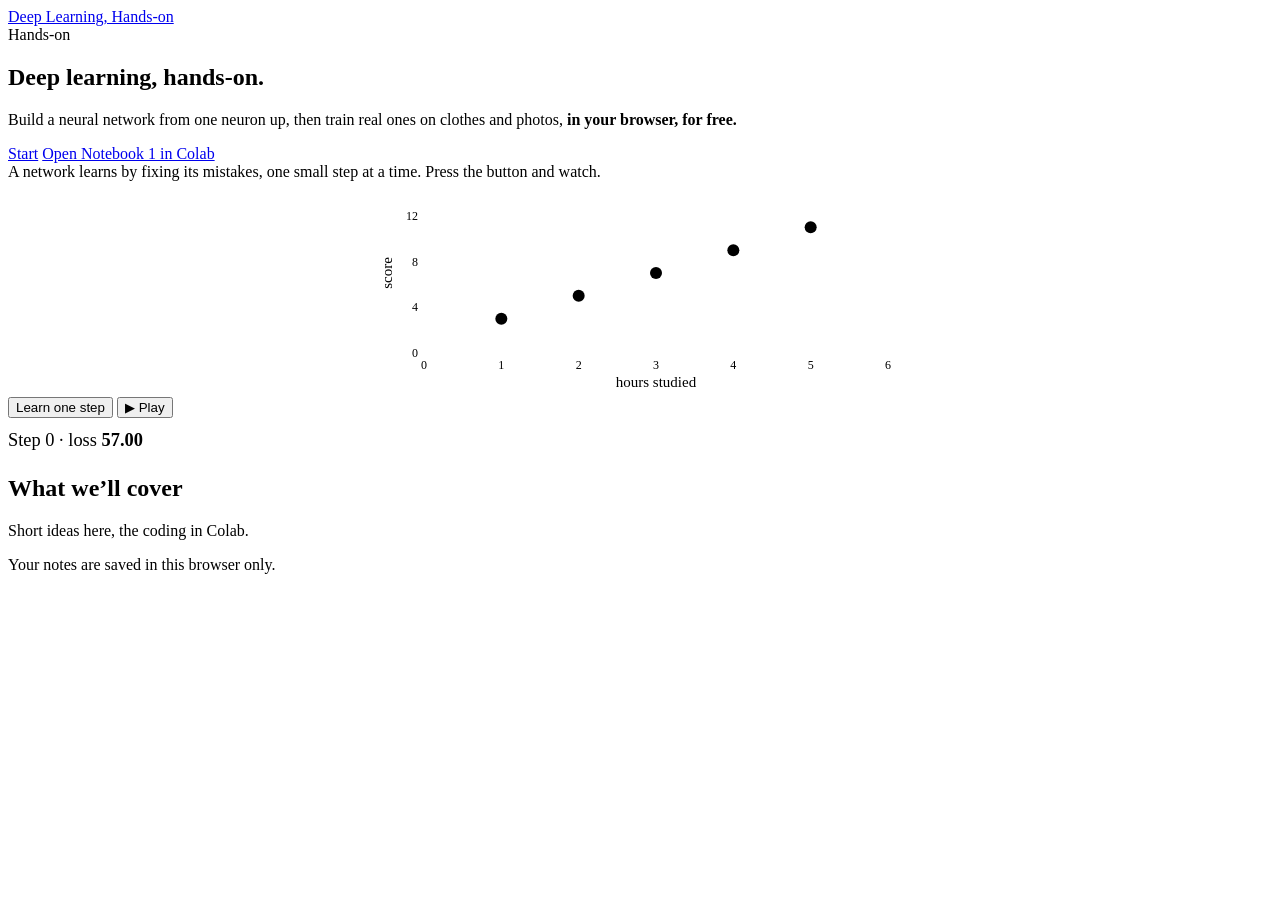
==== index.html @ bb36b586 "Home: drop the length from the stamp Co-Authored-By: Claude Opus 5.5 <noreply@anthropic.com> Claude-" ====
<!doctype html>
<html lang="en">
<head>
<meta charset="utf-8">
<meta name="viewport" content="width=device-width, initial-scale=1">
<title>Deep Learning, Hands-on · Session</title>
<meta name="description" content="A hands-on session: how a neural network learns, your first network, CNNs, transfer learning and foundation models, all in Colab.">
<!-- Sessions are unlisted: shared by link, kept out of search engines. -->
<meta name="robots" content="noindex, nofollow">
<link rel="preconnect" href="https://fonts.googleapis.com">
<link rel="preconnect" href="https://fonts.gstatic.com" crossorigin>
<link href="https://fonts.googleapis.com/css2?family=Atkinson+Hyperlegible:wght@400;700&family=JetBrains+Mono:wght@400;600&family=Kalam:wght@400&family=Patrick+Hand&display=swap" rel="stylesheet">
<script>try{if(localStorage.getItem("notebook-theme")==="dark")document.documentElement.setAttribute("data-theme","dark")}catch(e){}</script>
<link rel="stylesheet" href="https://mo-ri-ch.github.io/study-notebook-design/v1/style.css">
<link rel="stylesheet" href="https://mo-ri-ch.github.io/study-notebook-design/v1/home.css">
<link rel="stylesheet" href="https://mo-ri-ch.github.io/study-notebook-design/v1/webinar.css">
<link rel="stylesheet" href="assets/talk.css">
<link rel="stylesheet" href="assets/dl.css">
</head>
<body>
<div class="wrap">
  <header class="topbar">
    <a class="home" href="./">Deep Learning, Hands-on</a>
  </header>

  <main>
    <section class="hero">
      <div>
        <span class="w-stamp">Hands-on</span>
        <h1>Deep learning, <span class="swash">hands-on</span>.</h1>
        <p class="say">Build a neural network from one neuron up, then train real ones on clothes and photos, <b>in your browser, for free.</b></p>
        <div class="actions">
          <a class="btn primary" href="lessons/session.html">Start</a>
          <a class="btn" id="colabBtn" target="_blank" rel="noopener">Open Notebook 1 in Colab</a>
        </div>
      </div>

      <div class="activity">
        <div class="do">A network learns by fixing its mistakes, one small step at a time. Press the button and watch.</div>
        <div id="homeGd"></div>
      </div>
    </section>

    <h2 class="w-head">What we’ll cover</h2>
    <p class="w-intro">Short ideas here, the coding in Colab.</p>
    <ul class="w-notes" id="wParts"></ul>

  </main>
  <footer class="site">Your notes are saved in this browser only.</footer>
</div>

<script src="assets/course.js"></script>
<script src="https://mo-ri-ch.github.io/study-notebook-design/v1/common.js"></script>
<script src="https://mo-ri-ch.github.io/study-notebook-design/v1/webinar.js"></script>
<script src="assets/dl.js"></script>
</body>
</html>
---- assets/talk.css ----
/* talk.css — styles for this webinar's own activities. Colours only through the shared variables,
   so both themes work. */

/* The words written so far, and the chances for the next word */
.nw-text { font-family: var(--hand); font-size: 1.5rem; line-height: 1.4; margin: 10px 0 12px; min-height: 2.1em; }
.nw-text .new { background: var(--hl-yellow); color: var(--on-hl); border-radius: 3px; padding: 0 3px; }
.nw-bars { display: grid; gap: 8px; margin-bottom: 12px; }
.nw-bar { display: grid; grid-template-columns: 7.5em 1fr 3.5em; align-items: center; gap: 10px;
  padding: 4px 8px; border: 1px solid transparent; border-radius: 6px; background: none; text-align: left; font: inherit; color: var(--ink); }
button.nw-bar:hover { border-color: color-mix(in srgb, var(--ink) 25%, transparent); background: none; }
.nw-bar .w { font-family: var(--mono); font-size: 0.95rem; }
.nw-bar .track { display: block; height: 14px; background: color-mix(in srgb, var(--ink) 8%, transparent); border-radius: 7px; overflow: hidden; }
.nw-bar .fill { display: block; height: 100%; width: 0; background: var(--pen); border-radius: 7px; transition: width .35s ease; }
.nw-bar.top .fill { background: var(--good); }
.nw-bar .pc { font-family: var(--mono); font-size: 0.9rem; text-align: right; color: var(--pencil); }
@media (prefers-reduced-motion: reduce) { .nw-bar .fill { transition: none; } }

.example-tag { font-size: 0.85rem; color: var(--pencil); margin: 10px 0 0; }

/* Tokens */
.tok-input { width: 100%; font: inherit; font-size: 1.05rem; padding: 8px 10px; border: 2px solid var(--ink);
  border-radius: 8px; background: var(--paper); color: var(--ink); }
.tok-chips { display: flex; flex-wrap: wrap; gap: 4px; margin: 12px 0; font-family: var(--mono); font-size: 0.95rem; min-height: 2em; }
.tok-chips span { padding: 2px 6px; border-radius: 4px; color: var(--on-hl); white-space: pre; }
.tok-chips span:nth-child(5n+1) { background: var(--hl-yellow); }
.tok-chips span:nth-child(5n+2) { background: var(--hl-blue); }
.tok-chips span:nth-child(5n+3) { background: var(--hl-green); }
.tok-chips span:nth-child(5n+4) { background: var(--hl-pink); }
.tok-chips span:nth-child(5n+5) { background: var(--hl-orange); }
.tok-count { font-family: var(--head); font-size: 1.25rem; }

/* Temperature */
.temp-row { display: flex; align-items: center; gap: 12px; flex-wrap: wrap; margin: 6px 0 12px; }
.temp-row input[type=range] { flex: 1; min-width: 160px; accent-color: var(--pen); }
.temp-row output { font-family: var(--mono); min-width: 3.2em; }
.samples { font-family: var(--hand); font-size: 1.1rem; line-height: 1.5; margin: 10px 0 0; padding-left: 1.2em; }

/* A prompt and the model's reply */
.prompt-box { font-family: var(--mono); font-size: 0.9rem; line-height: 1.5; white-space: pre-wrap; word-break: break-word;
  background: var(--paper); border: 1px dashed color-mix(in srgb, var(--ink) 35%, transparent); border-radius: 6px; padding: 10px 12px; margin: 8px 0; }
.prompt-box .add { background: var(--hl-green); color: var(--on-hl); border-radius: 3px; }
.prompt-box .tag { color: var(--redpen); }
.reply { position: relative; background: var(--note-blue); color: var(--ink); border-radius: 2px 2px 6px 2px; padding: 12px 14px 12px 40px;
  margin: 8px 0 0; font-size: 0.98rem; line-height: 1.5; white-space: pre-wrap; }
.reply::before { content: "🤖"; position: absolute; left: 12px; top: 11px; }
.reply.code { font-family: var(--mono); font-size: 0.88rem; }
.label-sm { font-family: var(--head); font-size: 1.05rem; color: var(--pencil); margin: 10px 0 0; }

/* A row of choices where one is on */
.seg { display: inline-flex; flex-wrap: wrap; gap: 6px; }
.seg button[aria-pressed="true"] { background: var(--ink); color: var(--paper); border-color: var(--ink); }

/* Checkboxes that add to a prompt */
.adds { display: grid; gap: 6px; margin: 8px 0; }
.adds label { display: flex; gap: 8px; align-items: baseline; cursor: pointer; }
.adds input { accent-color: var(--pen); }
.guesses { font-family: var(--head); font-size: 1.3rem; }
.guesses b { color: var(--redpen); }
.guesses.zero b { color: var(--good); }

/* Steps of a chain */
.chain { display: grid; gap: 10px; }
.chain .step { border-left: 4px solid var(--pen); padding: 4px 0 4px 14px; }
.chain .step[hidden] { display: block; visibility: hidden; }
.chain .step h3 { font-size: 1.25rem; margin: 0 0 4px; }
.chain .step p { margin: 0; font-size: 0.95rem; white-space: pre-wrap; }

/* Numbered how-to steps */
.howto { list-style: none; padding: 0; margin: 12px 0; display: grid; gap: 10px; counter-reset: s; }
.howto li { counter-increment: s; display: grid; grid-template-columns: 2em 1fr; gap: 8px; align-items: start; }
.howto li::before { content: counter(s); font-family: var(--head); font-size: 1.3rem; color: var(--redpen);
  border: 2px solid currentColor; border-radius: 50%; width: 1.5em; height: 1.5em; display: grid; place-items: center; line-height: 1; }

/* First-week checklist */
.week { list-style: none; padding: 0; margin: 8px 0; display: grid; gap: 8px; }
.week label { display: grid; grid-template-columns: 1.4em 5.5em 1fr; gap: 8px; align-items: baseline; cursor: pointer; }
.week input { accent-color: var(--good); }
.week .day { font-family: var(--head); font-size: 1.1rem; color: var(--redpen); }
.week input:checked ~ span:last-child { text-decoration: line-through; color: var(--pencil); }

/* Home page: the four parts of the talk, two by two */
@media (min-width: 521px) { #wParts { grid-template-columns: repeat(2, 1fr); max-width: 760px; } }

/* Dark theme: light text with a thinner yellow band under it, so the title stays readable */
:root[data-theme="dark"] .hero h1 .swash { color: var(--ink);
  background: linear-gradient(transparent 80%, color-mix(in srgb, var(--hl-yellow) 75%, transparent) 80%, color-mix(in srgb, var(--hl-yellow) 75%, transparent) 94%, transparent 94%); }

/* Quick basics: code inside the cards */
.basics pre { margin: 10px 0 0; }
.basics .card p { margin: 0; }
.basics pre .copy { display: none; }   /* these snippets are for reading, not copying */
.basics pre { padding-top: 14px; }

/* Be specific: the answer next to each question, and guessed vs told in the model's reply */
.adds .ans { color: var(--pencil); }
.reply .guess { color: var(--redpen); font-weight: 700; }
.reply .you { color: var(--good); font-weight: 700; }

/* Code inside a model's answer */
.reply .mono-block { display: block; margin-top: 10px; font-family: var(--mono); font-size: 0.88rem; line-height: 1.5; }

/* A one-line verdict under an answer: says it in words, not only colour */
.verdict { margin: 10px 0 0; font-weight: 700; }
.verdict.bad { color: var(--redpen); }
.verdict.good { color: var(--good); }
#chainSmall .chain, #chainBig .prompt-box { margin-top: 12px; }
---- assets/dl.css ----
/* dl.css — styles for this session's own activities. Colours only through the shared variables. */

/* Charts */
.chart { width: 100%; height: auto; display: block; max-height: 250px; }
.chart .grid line { stroke: color-mix(in srgb, var(--ink) 10%, transparent); }
.chart .axis { stroke: var(--ink); stroke-width: 1.5; }
.chart .tick { font-family: var(--mono); font-size: 12px; fill: var(--pencil); }
.chart .axis-label { font-family: var(--hand); font-size: 15px; fill: var(--pencil); }
.chart .dot { fill: var(--pen); stroke: var(--paper); stroke-width: 2; }
.chart .fitline { stroke: var(--good); stroke-width: 3; fill: none; stroke-linecap: round; }
.chart .gap { stroke: var(--redpen); stroke-width: 2; stroke-dasharray: 4 3; }
.chart .part { fill: none; stroke-width: 2; stroke-dasharray: 6 4; }
.chart .part.a { stroke: var(--pen); }
.chart .part.b { stroke: var(--redpen); }
.chart .curve { fill: none; stroke-width: 3; stroke-linejoin: round; }
.chart .curve.train { stroke: var(--pen); }
.chart .curve.test { stroke: var(--redpen); }
.chart .key { font-family: var(--hand); font-size: 15px; }
.chart .key.train { fill: var(--pen); }
.chart .key.test { fill: var(--redpen); }
.chart .best { stroke: var(--good); stroke-width: 2; stroke-dasharray: 5 4; }

/* Sliders */
.sliders { display: grid; gap: 6px; margin: 8px 0; }
.sliders label, .slider-row { display: grid; grid-template-columns: 4.5em 1fr 3em; gap: 10px; align-items: center; font-family: var(--head); font-size: 1.1rem; }
.slider-row { grid-template-columns: 8.5em 1fr 2.5em; margin: 8px 0; }
.sliders input, .slider-row input { accent-color: var(--pen); width: 100%; }
.sliders output, .slider-row output { font-family: var(--mono); font-size: 0.95rem; text-align: right; }
.worked { font-family: var(--mono); font-size: 0.88rem; line-height: 1.6; margin: 8px 0 0; }
.fit-note { margin: 6px 0 0; color: var(--pencil); }

/* Loss table */
.loss-table { border-collapse: collapse; font-family: var(--mono); font-size: 0.85rem; margin: 8px 0 0; }
.loss-table th, .loss-table td { padding: 2px 12px; text-align: right; border-bottom: 1px solid color-mix(in srgb, var(--ink) 12%, transparent); }
.loss-table th { font-family: var(--head); font-weight: normal; font-size: 1rem; color: var(--pencil); }
.loss-table td:last-child { background: color-mix(in srgb, var(--hl-yellow) 30%, transparent); }
.loss-line { margin: 6px 0 0; }

/* Gradient descent */
.gd-top { display: flex; align-items: center; gap: 10px; flex-wrap: wrap; margin-bottom: 6px; }
.gd-top .label-sm { margin: 0; }
.gd-btns { margin-top: 6px; }
.gd-math { font-family: var(--mono); font-size: 0.86rem; line-height: 1.6; margin-top: 8px; min-height: 5.6em; }
.gd-math .verdict { font-family: var(--body, inherit); }
#homeGd .gd-math { min-height: 1.6em; font-family: var(--head); font-size: 1.15rem; }

/* Remember block and practice */
.remember { background: var(--note-yellow); color: var(--ink); padding: 10px 16px; border-radius: 3px; margin: 8px 0 14px; }
.remember p { margin: 0; line-height: 2; }
.practice .prob { padding: 8px 0; border-bottom: 1px dashed color-mix(in srgb, var(--ink) 20%, transparent); }
.practice .prob:last-of-type { border-bottom: 0; }
.practice .q { margin: 0 0 6px; }
.practice input { font: inherit; padding: 4px 8px; border: 2px solid var(--ink); border-radius: 6px; background: var(--paper); color: var(--ink); width: 7em; }
.practice .fb { margin: 6px 0 0; min-height: 1.2em; font-size: 0.95rem; }
.practice .fb.good { color: var(--good); font-weight: 700; }
.practice .fb.bad { color: var(--redpen); }

/* Training loop */
.loop-code .ln { display: inline-block; min-width: 100%; padding: 0 4px; border-radius: 3px; }
.loop-code .ln.now { background: rgba(255, 228, 92, 0.25); }
.loop-say { min-height: 4.8em; margin: 8px 0; }

/* Convolution grids */
.conv-row { display: flex; gap: 22px; flex-wrap: wrap; align-items: flex-start; }
.conv-row .label-sm { margin: 0 0 6px; font-size: 0.95rem; }
.grid { display: grid; gap: 3px; }
.grid.g6 { grid-template-columns: repeat(6, 2em); }
.grid.g3 { grid-template-columns: repeat(3, 2em); }
.grid.g4 { grid-template-columns: repeat(4, 2em); }
.grid .cell { height: 2em; display: grid; place-items: center; font-family: var(--mono); font-size: 0.85rem; border-radius: 3px;
  border: 1px solid color-mix(in srgb, var(--ink) 18%, transparent); }
.grid .cell.lit { background: var(--hl-yellow); color: var(--on-hl); }
.grid .cell.dark { background: var(--code-bg); color: var(--code-ink); }
.grid .cell.win { outline: 3px solid var(--pen); outline-offset: -1px; }
.grid .cell.fp { background: var(--hl-green); color: var(--on-hl); }
.grid .cell.fn { background: var(--hl-pink); color: var(--on-hl); }
.grid .cell.fz { background: var(--card); }
.grid .cell.hot { background: var(--hl-yellow); color: var(--on-hl); font-weight: 700; }
.grid .cell.empty { border-style: dashed; }
.conv-sum { min-height: 6.6em; }

/* Transfer learning */
.layers { display: flex; flex-wrap: wrap; align-items: center; gap: 6px; margin: 12px 0; }
.layer-box { border: 2px solid var(--ink); border-radius: 6px; padding: 6px 10px; display: grid; gap: 2px; font-family: var(--head); font-size: 1.05rem; min-width: 6.5em; }
.layer-box .tag { font-family: var(--body, inherit); font-size: 0.8rem; }
.layer-box.learn { background: var(--note-green); }
.layer-box.frozen { background: var(--note-blue); border-style: dashed; }
.layers .arrow { color: var(--pencil); }
.tl-table { border-collapse: collapse; margin: 6px 0; }
.tl-table th { text-align: left; font-family: var(--head); font-weight: normal; padding: 2px 16px 2px 0; color: var(--pencil); }

/* CLIP */
.clip-row { display: grid; grid-template-columns: 5.5em 1fr; gap: 16px; align-items: center; margin-top: 12px; }
.clip-pic { font-size: 4.2rem; text-align: center; background: var(--card); border: 1px solid color-mix(in srgb, var(--ink) 15%, transparent); border-radius: 6px; line-height: 1.4; }
.clip-row .nw-bar { grid-template-columns: 10.5em 1fr 3em; }

/* Checklists: wider label column */
.week.checks label { grid-template-columns: 1.4em 4.2em 1fr; }

/* Notebook buttons */
.nb-time { margin-left: 12px; color: var(--pencil); font-size: 0.95rem; }

/* Home: a smaller chart */
#homeGd .chart { max-height: 210px; }
@media (min-width: 521px) { #wParts { grid-template-columns: repeat(3, 1fr); max-width: 980px; } }

@media (max-width: 520px) {
  .clip-row { grid-template-columns: 1fr; }
  .clip-row .nw-bar { grid-template-columns: 8.5em 1fr 3em; }
  .grid.g6, .grid.g4, .grid.g3 { grid-auto-rows: 1.7em; }
  .grid.g6 { grid-template-columns: repeat(6, 1.7em); } .grid.g4 { grid-template-columns: repeat(4, 1.7em); } .grid.g3 { grid-template-columns: repeat(3, 1.7em); }
  .grid .cell { height: 1.7em; }
}

/* The loss: chart and sliders on the left, the table on the right */
@media (min-width: 761px) {
  .fit.with-loss { display: grid; grid-template-columns: 1.25fr 1fr; gap: 18px; align-items: start; }
  .fit.with-loss .worked { margin-top: 0; }
}
.chart .dot.test { fill: var(--redpen); }
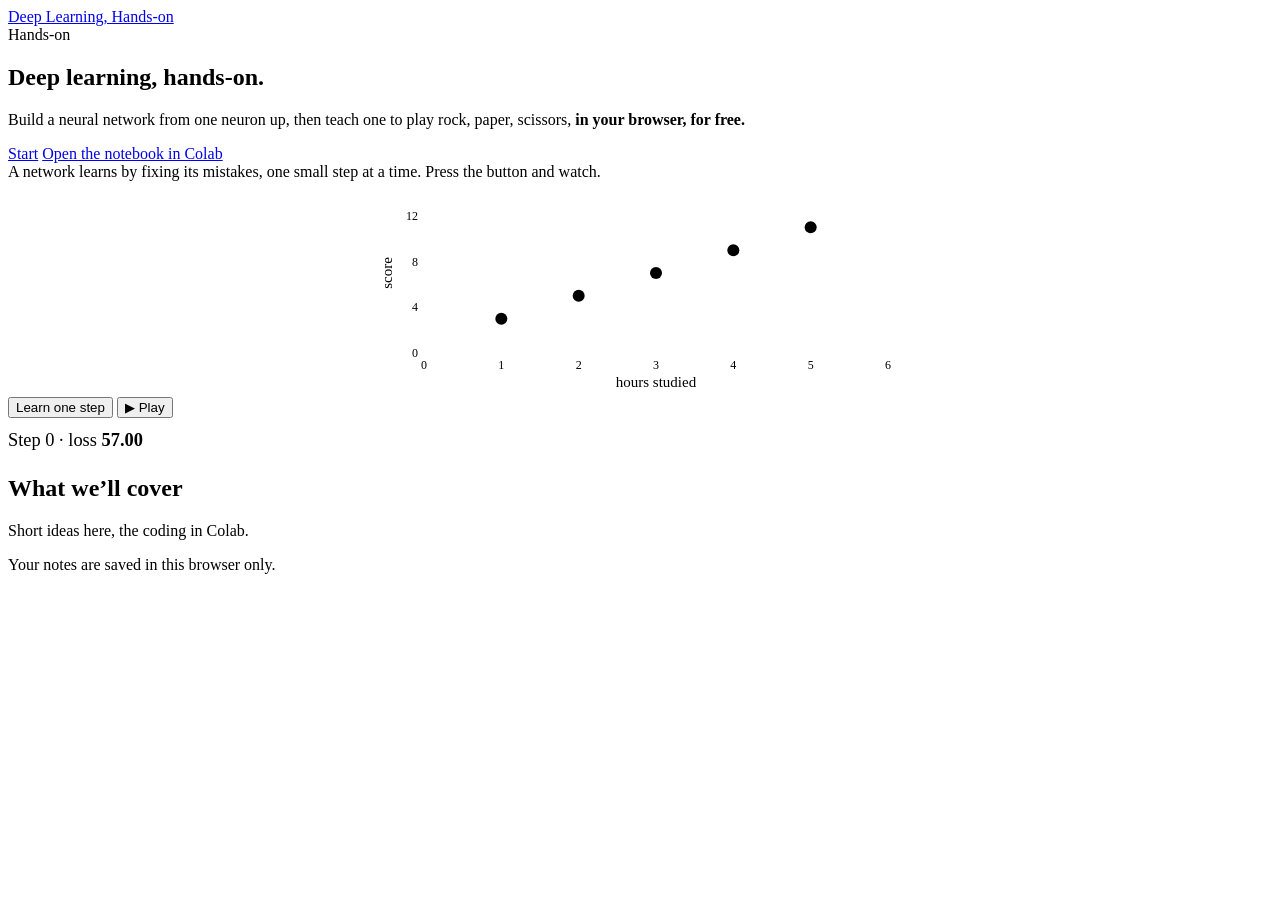
==== commit d323584f: "Two hours, one notebook: rock, paper, scissors from start to finish One Colab notebook in four parts" ====
--- a/index.html
+++ b/index.html
@@ -4,7 +4,7 @@
 <meta charset="utf-8">
 <meta name="viewport" content="width=device-width, initial-scale=1">
 <title>Deep Learning, Hands-on · Session</title>
-<meta name="description" content="A hands-on session: how a neural network learns, your first network, CNNs, transfer learning and foundation models, all in Colab.">
+<meta name="description" content="A hands-on session: how a neural network learns, a CNN for rock, paper, scissors, transfer learning and a class leaderboard, all in Colab.">
 <!-- Sessions are unlisted: shared by link, kept out of search engines. -->
 <meta name="robots" content="noindex, nofollow">
 <link rel="preconnect" href="https://fonts.googleapis.com">
@@ -28,10 +28,10 @@
       <div>
         <span class="w-stamp">Hands-on</span>
         <h1>Deep learning, <span class="swash">hands-on</span>.</h1>
-        <p class="say">Build a neural network from one neuron up, then train real ones on clothes and photos, <b>in your browser, for free.</b></p>
+        <p class="say">Build a neural network from one neuron up, then teach one to play rock, paper, scissors, <b>in your browser, for free.</b></p>
         <div class="actions">
           <a class="btn primary" href="lessons/session.html">Start</a>
-          <a class="btn" id="colabBtn" target="_blank" rel="noopener">Open Notebook 1 in Colab</a>
+          <a class="btn" id="colabBtn" target="_blank" rel="noopener">Open the notebook in Colab</a>
         </div>
       </div>
 
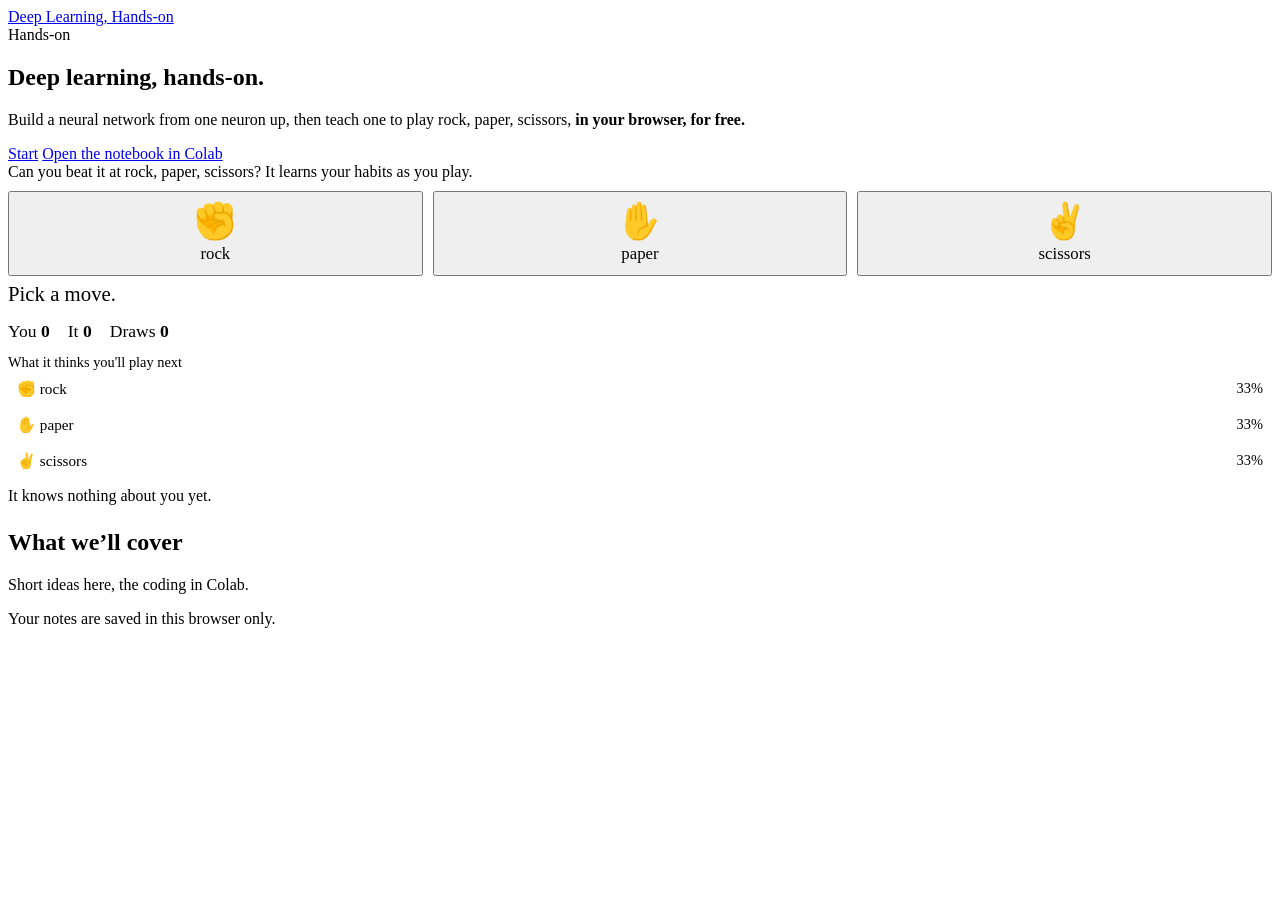
==== commit eb7f0e4a: "Home: play rock, paper, scissors against a tiny model that learns your habits Co-Authored-By: Claude" ====
--- a/index.html
+++ b/index.html
@@ -36,8 +36,8 @@
       </div>
 
       <div class="activity">
-        <div class="do">A network learns by fixing its mistakes, one small step at a time. Press the button and watch.</div>
-        <div id="homeGd"></div>
+        <div class="do">Can you beat it at rock, paper, scissors? It learns your habits as you play.</div>
+        <div id="homeRps"></div>
       </div>
     </section>
 
@@ -51,6 +51,7 @@
 
 <script src="assets/course.js"></script>
 <script src="https://mo-ri-ch.github.io/study-notebook-design/v1/common.js"></script>
+<script src="https://mo-ri-ch.github.io/study-notebook-design/v1/pen.js"></script>
 <script src="https://mo-ri-ch.github.io/study-notebook-design/v1/webinar.js"></script>
 <script src="assets/dl.js"></script>
 </body>
--- a/assets/dl.css
+++ b/assets/dl.css
@@ -42,7 +42,6 @@
 .gd-btns { margin-top: 6px; }
 .gd-math { font-family: var(--mono); font-size: 0.86rem; line-height: 1.6; margin-top: 8px; min-height: 5.6em; }
 .gd-math .verdict { font-family: var(--body, inherit); }
-#homeGd .gd-math { min-height: 1.6em; font-family: var(--head); font-size: 1.15rem; }
 
 /* Remember block and practice */
 .remember { background: var(--note-yellow); color: var(--ink); padding: 10px 16px; border-radius: 3px; margin: 8px 0 14px; }
@@ -101,7 +100,6 @@
 .nb-time { margin-left: 12px; color: var(--pencil); font-size: 0.95rem; }
 
 /* Home: a smaller chart */
-#homeGd .chart { max-height: 210px; }
 @media (min-width: 521px) { #wParts { grid-template-columns: repeat(3, 1fr); max-width: 980px; } }
 
 @media (max-width: 520px) {
@@ -118,3 +116,15 @@
   .fit.with-loss .worked { margin-top: 0; }
 }
 .chart .dot.test { fill: var(--redpen); }
+
+/* Home: rock, paper, scissors */
+.rps-moves { display: grid; grid-template-columns: repeat(3, 1fr); gap: 10px; margin: 10px 0 6px; }
+.rps-moves button { display: grid; justify-items: center; gap: 2px; padding: 10px 4px; font-family: var(--head); font-size: 1.05rem; }
+.rps-moves button span { font-size: 2.2rem; line-height: 1.1; }
+.rps-moves button:active { transform: translateY(1px); }
+.rps-result { font-family: var(--head); font-size: 1.3rem; margin: 6px 0; min-height: 1.6em; }
+.rps-score { display: flex; gap: 18px; font-family: var(--head); font-size: 1.1rem; color: var(--pencil); }
+.rps-score b { color: var(--ink); font-family: var(--mono); }
+.rps-label { margin: 12px 0 4px; font-size: 0.9rem; color: var(--pencil); }
+.rps-bars .nw-bar { grid-template-columns: 7.5em 1fr 3em; }
+.rps-note { margin: 8px 0 0; font-family: var(--hand); color: var(--pencil); min-height: 1.4em; }
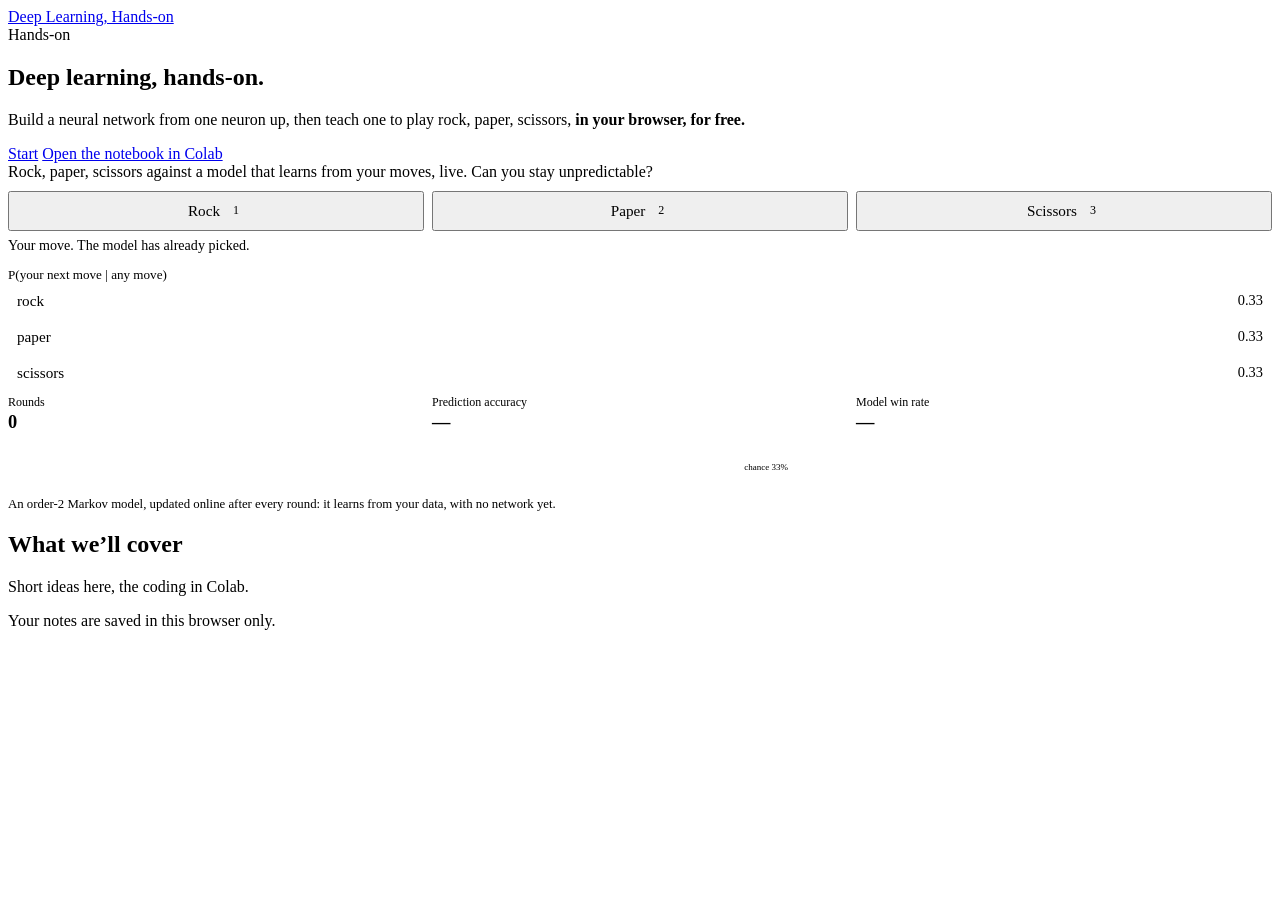
==== commit 2139de87: "Home: the game as an ML demo (P(next | last two), accuracy vs chance, win rate) Co-Authored-By: Clau" ====
--- a/index.html
+++ b/index.html
@@ -36,7 +36,7 @@
       </div>
 
       <div class="activity">
-        <div class="do">Can you beat it at rock, paper, scissors? It learns your habits as you play.</div>
+        <div class="do">Rock, paper, scissors against a model that learns from your moves, live. Can you stay unpredictable?</div>
         <div id="homeRps"></div>
       </div>
     </section>
--- a/assets/dl.css
+++ b/assets/dl.css
@@ -117,14 +117,21 @@
 }
 .chart .dot.test { fill: var(--redpen); }
 
-/* Home: rock, paper, scissors */
-.rps-moves { display: grid; grid-template-columns: repeat(3, 1fr); gap: 10px; margin: 10px 0 6px; }
-.rps-moves button { display: grid; justify-items: center; gap: 2px; padding: 10px 4px; font-family: var(--head); font-size: 1.05rem; }
-.rps-moves button span { font-size: 2.2rem; line-height: 1.1; }
-.rps-moves button:active { transform: translateY(1px); }
-.rps-result { font-family: var(--head); font-size: 1.3rem; margin: 6px 0; min-height: 1.6em; }
-.rps-score { display: flex; gap: 18px; font-family: var(--head); font-size: 1.1rem; color: var(--pencil); }
-.rps-score b { color: var(--ink); font-family: var(--mono); }
-.rps-label { margin: 12px 0 4px; font-size: 0.9rem; color: var(--pencil); }
-.rps-bars .nw-bar { grid-template-columns: 7.5em 1fr 3em; }
-.rps-note { margin: 8px 0 0; font-family: var(--hand); color: var(--pencil); min-height: 1.4em; }
+/* Home: rock, paper, scissors against an online learner */
+.rps-moves { display: grid; grid-template-columns: repeat(3, 1fr); gap: 8px; margin: 10px 0 6px; }
+.rps-moves button { font-family: var(--mono); font-size: 0.95rem; padding: 9px 6px; display: flex; justify-content: center; align-items: center; gap: 8px; }
+.rps-moves kbd { font-family: var(--mono); font-size: 0.75rem; padding: 0 5px; border: 1px solid color-mix(in srgb, var(--ink) 30%, transparent); border-radius: 4px; color: var(--pencil); }
+.rps-result { font-family: var(--mono); font-size: 0.88rem; margin: 6px 0 10px; min-height: 1.4em; }
+.rps-guess { color: var(--pencil); }
+.rps-label { margin: 6px 0 4px; font-family: var(--mono); font-size: 0.82rem; color: var(--pencil); }
+.rps-bars { margin-bottom: 8px; }
+.rps-bars .nw-bar { grid-template-columns: 6.5em 1fr 3em; }
+.rps-stats { display: grid; grid-template-columns: repeat(3, 1fr); gap: 8px; margin: 4px 0; }
+.rps-stats div { display: grid; gap: 2px; }
+.rps-stats span { font-size: 0.75rem; color: var(--pencil); }
+.rps-stats b { font-family: var(--mono); font-size: 1.15rem; }
+.rps-spark { width: 100%; height: 54px; display: block; margin-top: 4px; }
+.rps-spark .base { stroke: color-mix(in srgb, var(--ink) 30%, transparent); stroke-dasharray: 4 4; }
+.rps-spark text { font-family: var(--mono); font-size: 9px; fill: var(--pencil); }
+.rps-spark .acc { fill: none; stroke: var(--good); stroke-width: 2; }
+.rps-note { margin: 6px 0 0; font-size: 0.8rem; color: var(--pencil); }
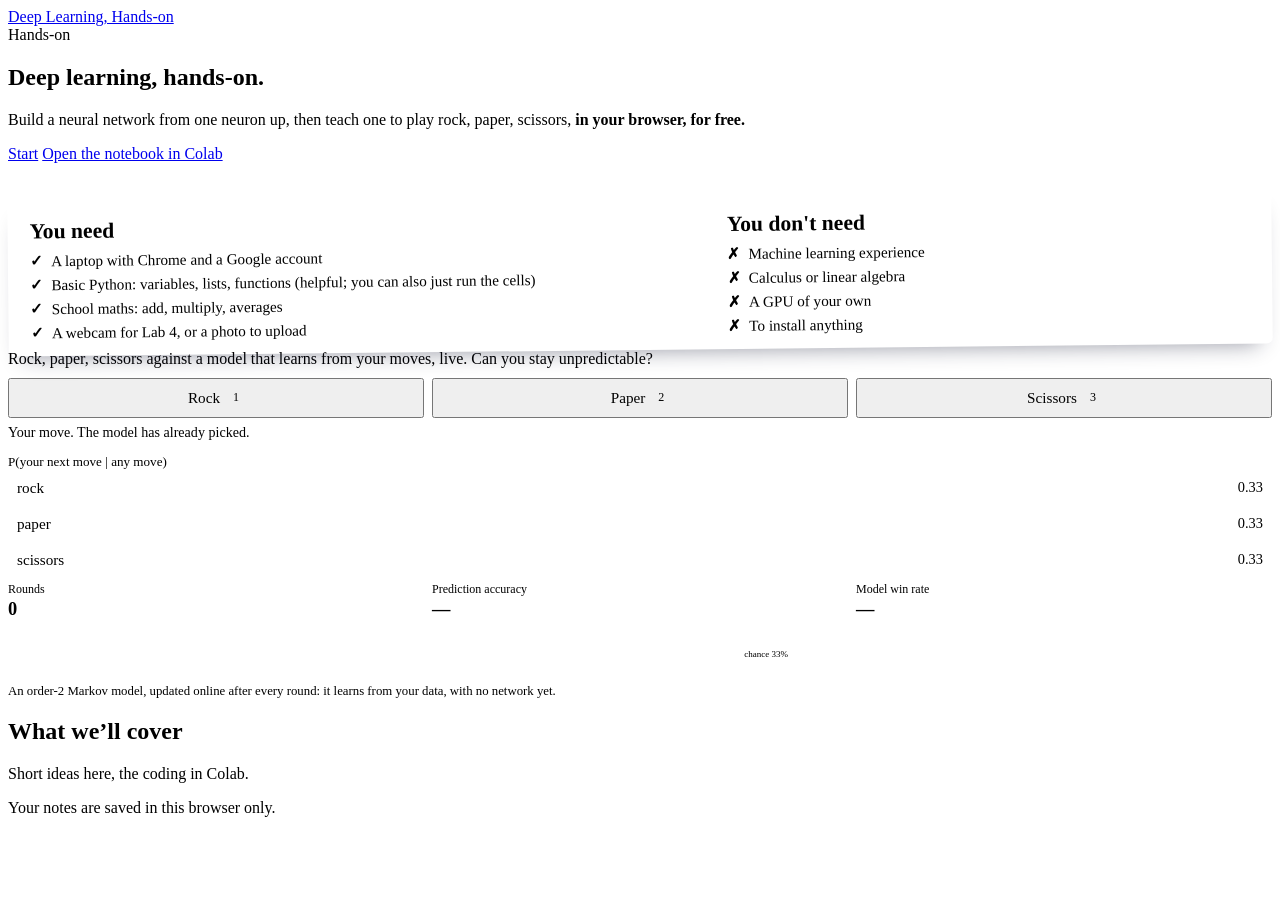
==== commit 19d759a0: "Home: what you need (and don't) for the session Co-Authored-By: Claude Opus 5.5 <noreply@anthropic.c" ====
--- a/index.html
+++ b/index.html
@@ -33,6 +33,29 @@
           <a class="btn primary" href="lessons/session.html">Start</a>
           <a class="btn" id="colabBtn" target="_blank" rel="noopener">Open the notebook in Colab</a>
         </div>
+
+        <div class="need">
+          <div class="cols">
+            <div>
+              <h3>You need</h3>
+              <ul>
+                <li><span class="yes">✓</span> A laptop with Chrome and a Google account</li>
+                <li><span class="yes">✓</span> Basic Python: variables, lists, functions (helpful; you can also just run the cells)</li>
+                <li><span class="yes">✓</span> School maths: add, multiply, averages</li>
+                <li><span class="yes">✓</span> A webcam for Lab 4, or a photo to upload</li>
+              </ul>
+            </div>
+            <div>
+              <h3>You don't need</h3>
+              <ul>
+                <li><span class="no">✗</span> Machine learning experience</li>
+                <li><span class="no">✗</span> Calculus or linear algebra</li>
+                <li><span class="no">✗</span> A GPU of your own</li>
+                <li><span class="no">✗</span> To install anything</li>
+              </ul>
+            </div>
+          </div>
+        </div>
       </div>
 
       <div class="activity">
--- a/assets/dl.css
+++ b/assets/dl.css
@@ -135,3 +135,15 @@
 .rps-spark text { font-family: var(--mono); font-size: 9px; fill: var(--pencil); }
 .rps-spark .acc { fill: none; stroke: var(--good); stroke-width: 2; }
 .rps-note { margin: 6px 0 0; font-size: 0.8rem; color: var(--pencil); }
+
+/* Home: "What you need" as a sticky note (the same look as the course home pages) */
+.hero .need { position: relative; margin-top: 28px; padding: 22px 22px 14px; background: var(--note-yellow); color: var(--ink);
+  border-radius: 2px 2px 6px 2px; transform: rotate(-0.6deg); box-shadow: 0 14px 22px -14px rgba(20,24,50,.45); }
+.hero .need::before { content: ""; position: absolute; top: -12px; left: 40px; width: 90px; height: 24px; background: var(--tape); transform: rotate(-3deg); }
+.hero .need .cols { display: grid; grid-template-columns: 1.3fr 1fr; gap: 18px; }
+.hero .need h3 { font-size: 1.35rem; margin: 0 0 8px; }
+.hero .need ul { list-style: none; padding: 0; margin: 0; display: grid; gap: 6px; font-size: 0.95rem; }
+.hero .need li { display: grid; grid-template-columns: 1.4em 1fr; }
+.hero .need .yes { color: var(--good); font-weight: 700; }
+.hero .need .no { color: var(--redpen); font-weight: 700; }
+@media (max-width: 520px) { .hero .need .cols { grid-template-columns: 1fr; } }
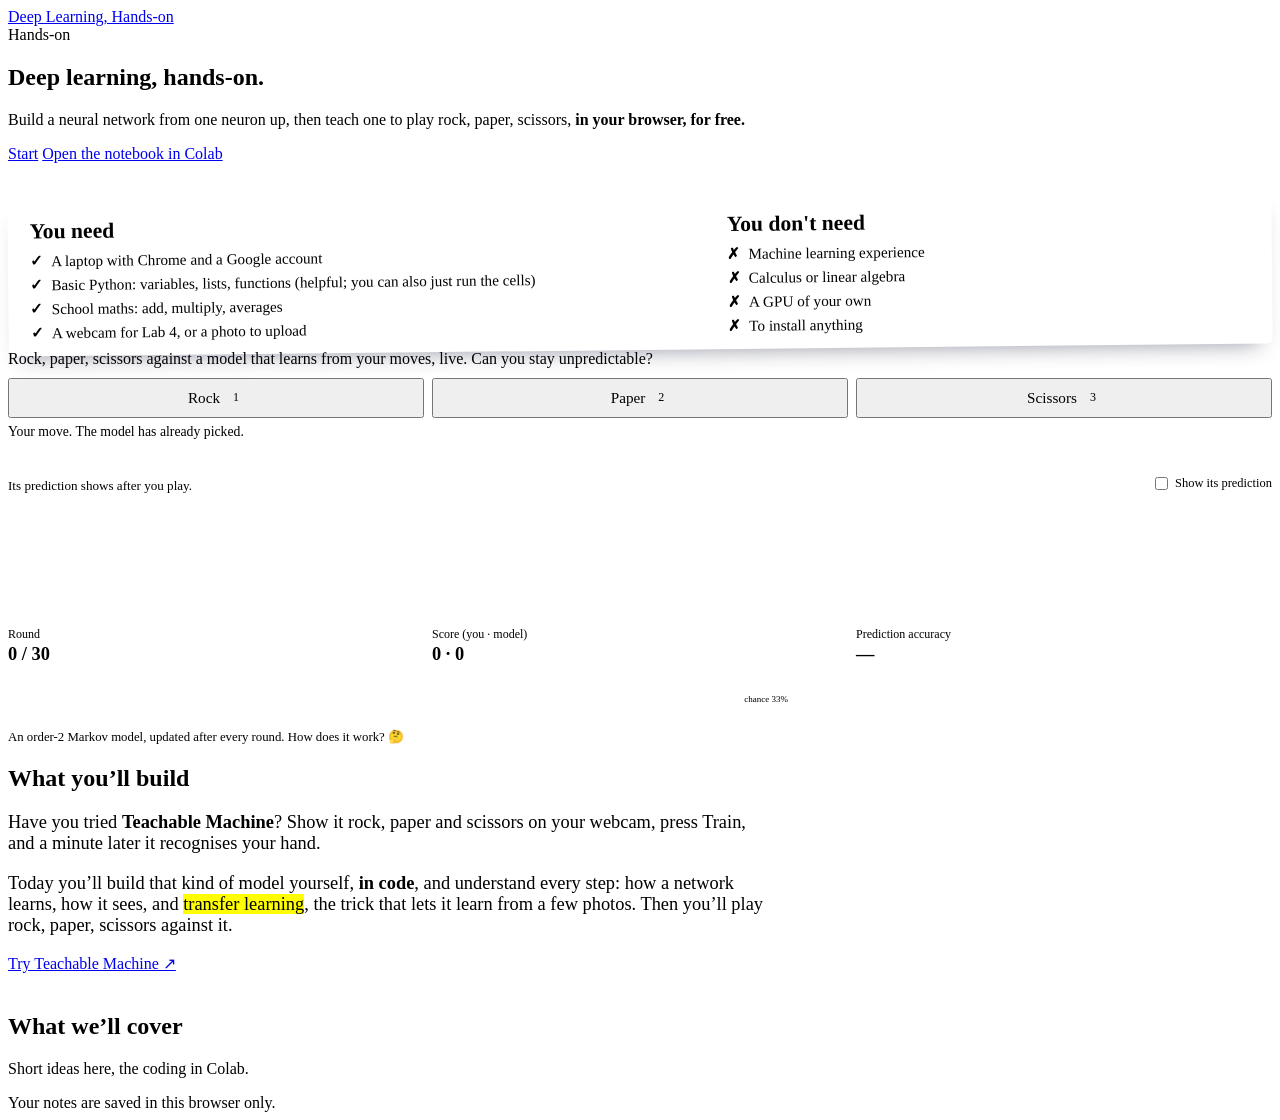
==== commit ba25080a: "Teachable Machine: "What you'll build" on the home page, and a first live activity Co-Authored-By: C" ====
--- a/index.html
+++ b/index.html
@@ -64,6 +64,13 @@
       </div>
     </section>
 
+    <h2 class="w-head">What you’ll build</h2>
+    <div class="tm-card">
+      <p class="say">Have you tried <b>Teachable Machine</b>? Show it rock, paper and scissors on your webcam, press Train, and a minute later it recognises your hand.</p>
+      <p class="say">Today you’ll build that kind of model yourself, <b>in code</b>, and understand every step: how a network learns, how it sees, and <mark>transfer learning</mark>, the trick that lets it learn from a few photos. Then you’ll play rock, paper, scissors against it.</p>
+      <a class="btn" href="https://teachablemachine.withgoogle.com/train/image" target="_blank" rel="noopener">Try Teachable Machine ↗</a>
+    </div>
+
     <h2 class="w-head">What we’ll cover</h2>
     <p class="w-intro">Short ideas here, the coding in Colab.</p>
     <ul class="w-notes" id="wParts"></ul>
--- a/assets/dl.css
+++ b/assets/dl.css
@@ -121,8 +121,16 @@
 .rps-moves { display: grid; grid-template-columns: repeat(3, 1fr); gap: 8px; margin: 10px 0 6px; }
 .rps-moves button { font-family: var(--mono); font-size: 0.95rem; padding: 9px 6px; display: flex; justify-content: center; align-items: center; gap: 8px; }
 .rps-moves kbd { font-family: var(--mono); font-size: 0.75rem; padding: 0 5px; border: 1px solid color-mix(in srgb, var(--ink) 30%, transparent); border-radius: 4px; color: var(--pencil); }
-.rps-result { font-family: var(--mono); font-size: 0.88rem; margin: 6px 0 10px; min-height: 1.4em; }
-.rps-guess { color: var(--pencil); }
+.rps-result { font-family: var(--mono); font-size: 0.86rem; margin: 6px 0 8px; min-height: 2.9em; }
+.rps-result p { margin: 0 0 2px; }
+.rps-result .rps-final { font-family: var(--head); font-size: 1.25rem; }
+.rps-result .rps-again { margin-top: 6px; }
+.rps-pred-head { display: flex; justify-content: space-between; align-items: baseline; gap: 10px; flex-wrap: wrap; }
+.rps-peek { font-size: 0.78rem; color: var(--pencil); display: inline-flex; align-items: center; gap: 4px; cursor: pointer; }
+.rps-peek input { accent-color: var(--pen); }
+.rps-bars { min-height: 7.6em; }
+.rps-how { border-bottom: 1.5px dotted var(--pencil); cursor: help; }
+.rps-guess { color: var(--pencil); font-size: 0.8rem; }
 .rps-label { margin: 6px 0 4px; font-family: var(--mono); font-size: 0.82rem; color: var(--pencil); }
 .rps-bars { margin-bottom: 8px; }
 .rps-bars .nw-bar { grid-template-columns: 6.5em 1fr 3em; }
@@ -147,3 +155,7 @@
 .hero .need .yes { color: var(--good); font-weight: 700; }
 .hero .need .no { color: var(--redpen); font-weight: 700; }
 @media (max-width: 520px) { .hero .need .cols { grid-template-columns: 1fr; } }
+
+/* Home: what you'll build */
+.tm-card { max-width: 760px; margin: 0 0 40px; }
+.tm-card .say { font-size: 1.15rem; }
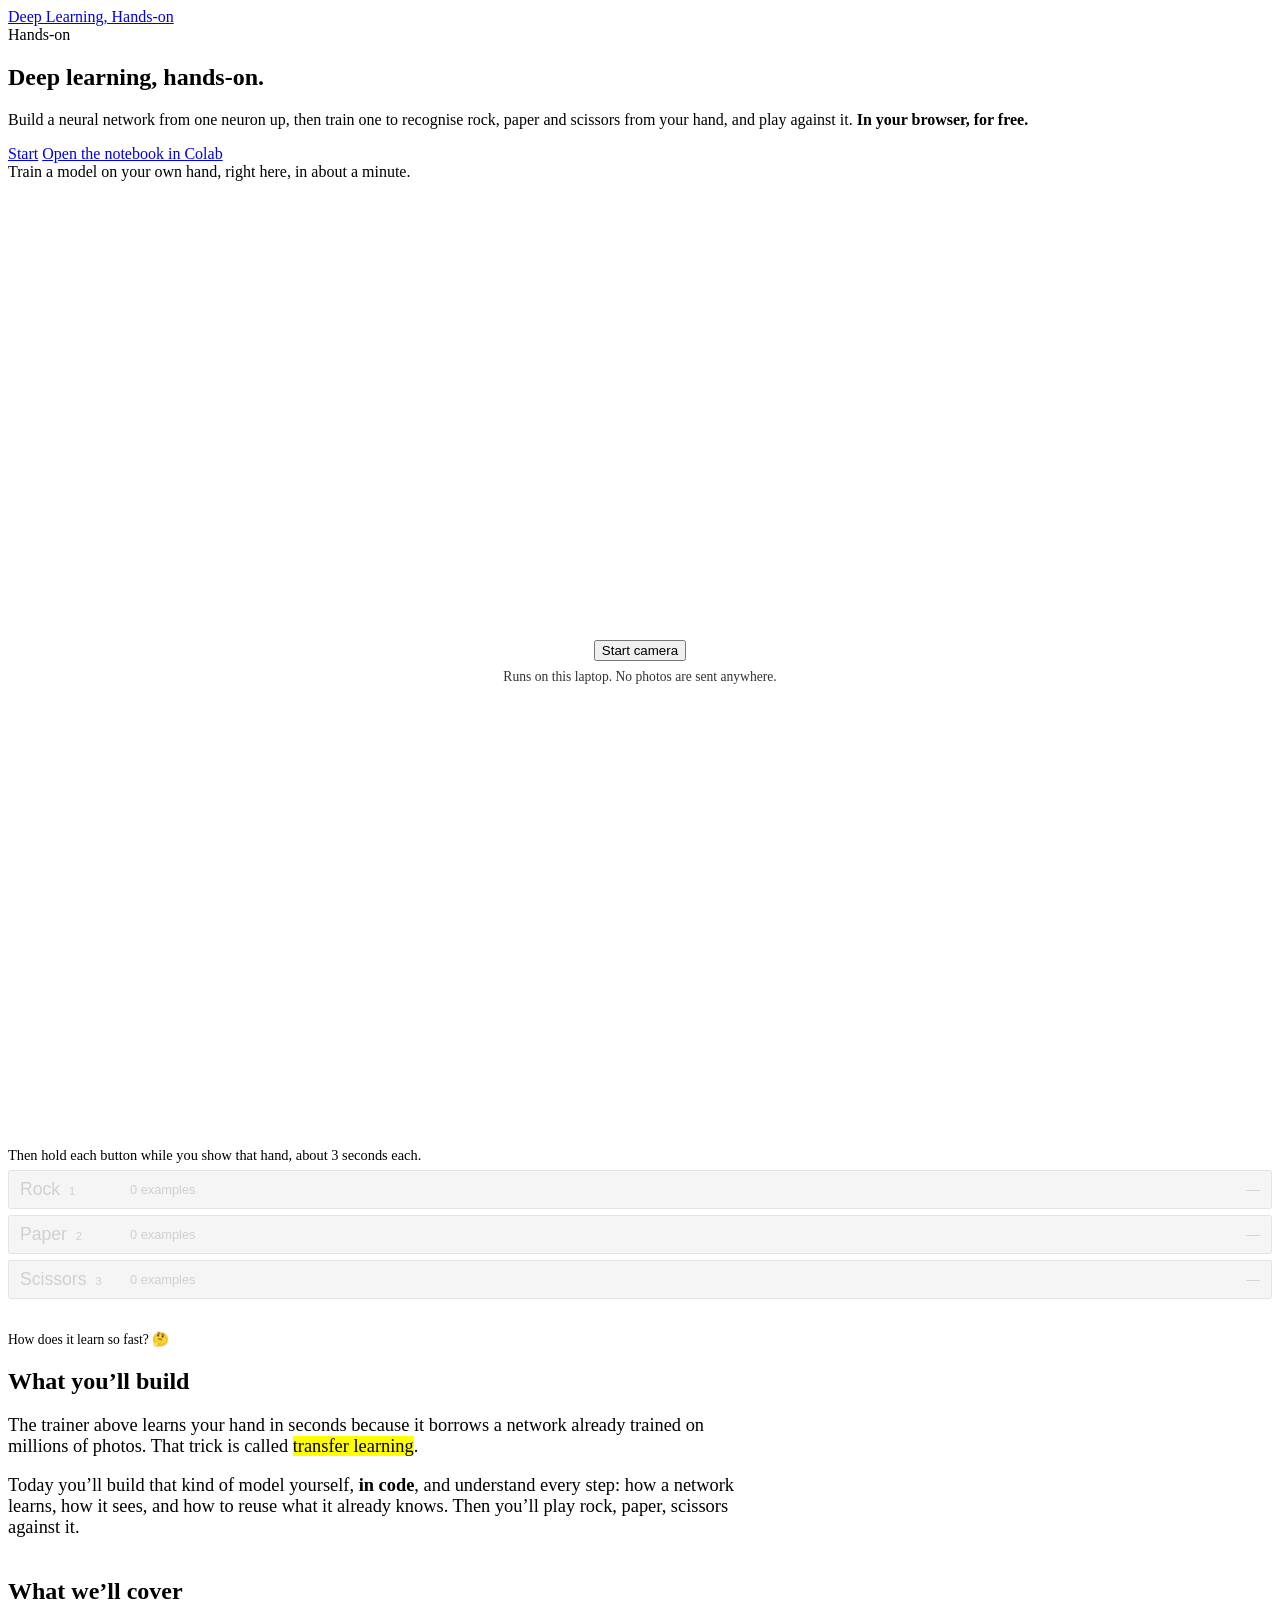
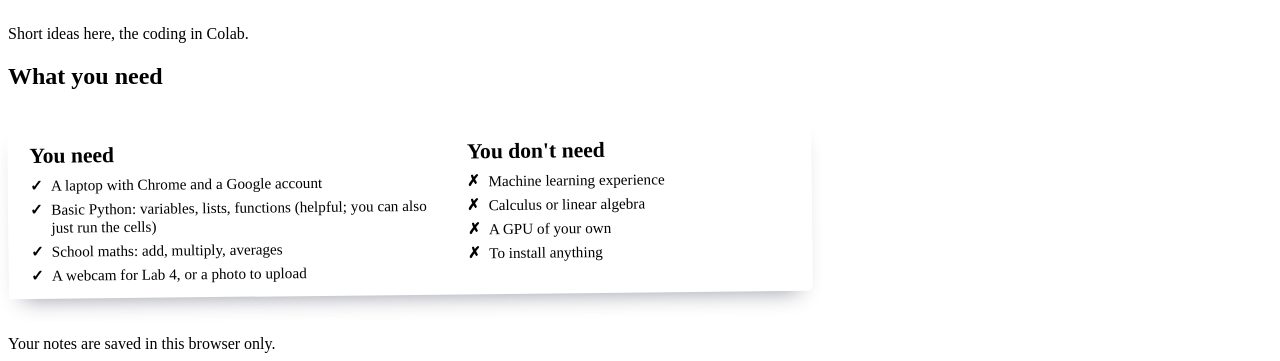
==== commit 9ad9a8ac: "Home: a mini teachable machine replaces the move game Train rock / paper / scissors on your own hand" ====
--- a/index.html
+++ b/index.html
@@ -28,52 +28,52 @@
       <div>
         <span class="w-stamp">Hands-on</span>
         <h1>Deep learning, <span class="swash">hands-on</span>.</h1>
-        <p class="say">Build a neural network from one neuron up, then teach one to play rock, paper, scissors, <b>in your browser, for free.</b></p>
+        <p class="say">Build a neural network from one neuron up, then train one to recognise rock, paper and scissors from your hand, and play against it. <b>In your browser, for free.</b></p>
         <div class="actions">
           <a class="btn primary" href="lessons/session.html">Start</a>
           <a class="btn" id="colabBtn" target="_blank" rel="noopener">Open the notebook in Colab</a>
         </div>
-
-        <div class="need">
-          <div class="cols">
-            <div>
-              <h3>You need</h3>
-              <ul>
-                <li><span class="yes">✓</span> A laptop with Chrome and a Google account</li>
-                <li><span class="yes">✓</span> Basic Python: variables, lists, functions (helpful; you can also just run the cells)</li>
-                <li><span class="yes">✓</span> School maths: add, multiply, averages</li>
-                <li><span class="yes">✓</span> A webcam for Lab 4, or a photo to upload</li>
-              </ul>
-            </div>
-            <div>
-              <h3>You don't need</h3>
-              <ul>
-                <li><span class="no">✗</span> Machine learning experience</li>
-                <li><span class="no">✗</span> Calculus or linear algebra</li>
-                <li><span class="no">✗</span> A GPU of your own</li>
-                <li><span class="no">✗</span> To install anything</li>
-              </ul>
-            </div>
-          </div>
-        </div>
       </div>
 
       <div class="activity">
-        <div class="do">Rock, paper, scissors against a model that learns from your moves, live. Can you stay unpredictable?</div>
-        <div id="homeRps"></div>
+        <div class="do">Train a model on your own hand, right here, in about a minute.</div>
+        <div id="homeTm"></div>
       </div>
     </section>
 
     <h2 class="w-head">What you’ll build</h2>
     <div class="tm-card">
-      <p class="say">Have you tried <b>Teachable Machine</b>? Show it rock, paper and scissors on your webcam, press Train, and a minute later it recognises your hand.</p>
-      <p class="say">Today you’ll build that kind of model yourself, <b>in code</b>, and understand every step: how a network learns, how it sees, and <mark>transfer learning</mark>, the trick that lets it learn from a few photos. Then you’ll play rock, paper, scissors against it.</p>
-      <a class="btn" href="https://teachablemachine.withgoogle.com/train/image" target="_blank" rel="noopener">Try Teachable Machine ↗</a>
+      <p class="say">The trainer above learns your hand in seconds because it borrows a network already trained on millions of photos. That trick is called <mark>transfer learning</mark>.</p>
+      <p class="say">Today you’ll build that kind of model yourself, <b>in code</b>, and understand every step: how a network learns, how it sees, and how to reuse what it already knows. Then you’ll play rock, paper, scissors against it.</p>
     </div>
 
     <h2 class="w-head">What we’ll cover</h2>
     <p class="w-intro">Short ideas here, the coding in Colab.</p>
     <ul class="w-notes" id="wParts"></ul>
+
+    <h2 class="w-head">What you need</h2>
+            <div class="need need-note">
+      <div class="cols">
+        <div>
+          <h3>You need</h3>
+          <ul>
+            <li><span class="yes">✓</span> A laptop with Chrome and a Google account</li>
+            <li><span class="yes">✓</span> Basic Python: variables, lists, functions (helpful; you can also just run the cells)</li>
+            <li><span class="yes">✓</span> School maths: add, multiply, averages</li>
+            <li><span class="yes">✓</span> A webcam for Lab 4, or a photo to upload</li>
+          </ul>
+        </div>
+        <div>
+          <h3>You don't need</h3>
+          <ul>
+            <li><span class="no">✗</span> Machine learning experience</li>
+            <li><span class="no">✗</span> Calculus or linear algebra</li>
+            <li><span class="no">✗</span> A GPU of your own</li>
+            <li><span class="no">✗</span> To install anything</li>
+          </ul>
+        </div>
+      </div>
+    </div>
 
   </main>
   <footer class="site">Your notes are saved in this browser only.</footer>
@@ -84,5 +84,6 @@
 <script src="https://mo-ri-ch.github.io/study-notebook-design/v1/pen.js"></script>
 <script src="https://mo-ri-ch.github.io/study-notebook-design/v1/webinar.js"></script>
 <script src="assets/dl.js"></script>
+<script type="module" src="assets/tm.js"></script>
 </body>
 </html>
--- a/assets/dl.css
+++ b/assets/dl.css
@@ -117,45 +117,45 @@
 }
 .chart .dot.test { fill: var(--redpen); }
 
-/* Home: rock, paper, scissors against an online learner */
-.rps-moves { display: grid; grid-template-columns: repeat(3, 1fr); gap: 8px; margin: 10px 0 6px; }
-.rps-moves button { font-family: var(--mono); font-size: 0.95rem; padding: 9px 6px; display: flex; justify-content: center; align-items: center; gap: 8px; }
-.rps-moves kbd { font-family: var(--mono); font-size: 0.75rem; padding: 0 5px; border: 1px solid color-mix(in srgb, var(--ink) 30%, transparent); border-radius: 4px; color: var(--pencil); }
-.rps-result { font-family: var(--mono); font-size: 0.86rem; margin: 6px 0 8px; min-height: 2.9em; }
-.rps-result p { margin: 0 0 2px; }
-.rps-result .rps-final { font-family: var(--head); font-size: 1.25rem; }
-.rps-result .rps-again { margin-top: 6px; }
-.rps-pred-head { display: flex; justify-content: space-between; align-items: baseline; gap: 10px; flex-wrap: wrap; }
-.rps-peek { font-size: 0.78rem; color: var(--pencil); display: inline-flex; align-items: center; gap: 4px; cursor: pointer; }
-.rps-peek input { accent-color: var(--pen); }
-.rps-bars { min-height: 7.6em; }
-.rps-how { border-bottom: 1.5px dotted var(--pencil); cursor: help; }
-.rps-guess { color: var(--pencil); font-size: 0.8rem; }
-.rps-label { margin: 6px 0 4px; font-family: var(--mono); font-size: 0.82rem; color: var(--pencil); }
-.rps-bars { margin-bottom: 8px; }
-.rps-bars .nw-bar { grid-template-columns: 6.5em 1fr 3em; }
-.rps-stats { display: grid; grid-template-columns: repeat(3, 1fr); gap: 8px; margin: 4px 0; }
-.rps-stats div { display: grid; gap: 2px; }
-.rps-stats span { font-size: 0.75rem; color: var(--pencil); }
-.rps-stats b { font-family: var(--mono); font-size: 1.15rem; }
-.rps-spark { width: 100%; height: 54px; display: block; margin-top: 4px; }
-.rps-spark .base { stroke: color-mix(in srgb, var(--ink) 30%, transparent); stroke-dasharray: 4 4; }
-.rps-spark text { font-family: var(--mono); font-size: 9px; fill: var(--pencil); }
-.rps-spark .acc { fill: none; stroke: var(--good); stroke-width: 2; }
-.rps-note { margin: 6px 0 0; font-size: 0.8rem; color: var(--pencil); }
-
 /* Home: "What you need" as a sticky note (the same look as the course home pages) */
-.hero .need { position: relative; margin-top: 28px; padding: 22px 22px 14px; background: var(--note-yellow); color: var(--ink);
+.need-note { position: relative; margin-top: 28px; padding: 22px 22px 14px; background: var(--note-yellow); color: var(--ink);
   border-radius: 2px 2px 6px 2px; transform: rotate(-0.6deg); box-shadow: 0 14px 22px -14px rgba(20,24,50,.45); }
-.hero .need::before { content: ""; position: absolute; top: -12px; left: 40px; width: 90px; height: 24px; background: var(--tape); transform: rotate(-3deg); }
-.hero .need .cols { display: grid; grid-template-columns: 1.3fr 1fr; gap: 18px; }
-.hero .need h3 { font-size: 1.35rem; margin: 0 0 8px; }
-.hero .need ul { list-style: none; padding: 0; margin: 0; display: grid; gap: 6px; font-size: 0.95rem; }
-.hero .need li { display: grid; grid-template-columns: 1.4em 1fr; }
-.hero .need .yes { color: var(--good); font-weight: 700; }
-.hero .need .no { color: var(--redpen); font-weight: 700; }
-@media (max-width: 520px) { .hero .need .cols { grid-template-columns: 1fr; } }
+.need-note::before { content: ""; position: absolute; top: -12px; left: 40px; width: 90px; height: 24px; background: var(--tape); transform: rotate(-3deg); }
+.need-note .cols { display: grid; grid-template-columns: 1.3fr 1fr; gap: 18px; }
+.need-note h3 { font-size: 1.35rem; margin: 0 0 8px; }
+.need-note ul { list-style: none; padding: 0; margin: 0; display: grid; gap: 6px; font-size: 0.95rem; }
+.need-note li { display: grid; grid-template-columns: 1.4em 1fr; }
+.need-note .yes { color: var(--good); font-weight: 700; }
+.need-note .no { color: var(--redpen); font-weight: 700; }
+@media (max-width: 520px) { .need-note .cols { grid-template-columns: 1fr; } }
 
 /* Home: what you'll build */
 .tm-card { max-width: 760px; margin: 0 0 40px; }
 .tm-card .say { font-size: 1.15rem; }
+
+/* Home: the mini teachable machine */
+.tm-stage { position: relative; aspect-ratio: 4 / 3; background: var(--code-bg); border-radius: 8px; overflow: hidden; margin: 8px 0 10px; }
+.tm-video { width: 100%; height: 100%; object-fit: cover; transform: scaleX(-1); display: block; }
+.tm-cover { position: absolute; inset: 0; display: grid; place-content: center; justify-items: center; gap: 8px; padding: 16px; text-align: center; color: var(--code-ink); background: var(--code-bg); }
+.tm-cover[hidden] { display: none; }
+.tm-cover p { margin: 0; max-width: 28em; }
+.tm-small { font-size: 0.85rem; opacity: 0.8; }
+.tm-guess { position: absolute; left: 10px; bottom: 10px; padding: 4px 12px; border-radius: 999px; background: var(--paper); color: var(--ink); font-family: var(--head); font-size: 1.3rem; }
+.tm-guess:empty { display: none; }
+.tm-step { margin: 0 0 6px; font-size: 0.9rem; color: var(--pencil); }
+.tm-classes { display: grid; gap: 6px; }
+.tm-hold { display: grid; grid-template-columns: 7.5em 6.5em 1fr 3em; align-items: center; gap: 10px; text-align: left; padding: 7px 10px; user-select: none; touch-action: none; }
+.tm-hold .tm-name { font-family: var(--head); font-size: 1.1rem; }
+.tm-hold kbd { font-family: var(--mono); font-size: 0.7rem; padding: 0 4px; border: 1px solid color-mix(in srgb, var(--ink) 30%, transparent); border-radius: 4px; color: var(--pencil); }
+.tm-hold .tm-count { font-size: 0.8rem; color: var(--pencil); }
+.tm-hold .tm-bar { height: 12px; border-radius: 6px; background: color-mix(in srgb, var(--ink) 8%, transparent); overflow: hidden; }
+.tm-hold .tm-fill { display: block; height: 100%; width: 0; background: var(--pen); transition: width .15s; }
+.tm-hold.top .tm-fill { background: var(--good); }
+.tm-hold .tm-pc { font-family: var(--mono); font-size: 0.85rem; text-align: right; color: var(--pencil); }
+.tm-hold.on { background: var(--hl-yellow); color: var(--on-hl); }
+.tm-hold:disabled { opacity: 0.55; }
+.tm-status { min-height: 1.4em; margin: 8px 0 0; font-size: 0.9rem; }
+.tm-how { margin: 4px 0 0; font-size: 0.85rem; color: var(--pencil); }
+.tm-how .peekword { border-bottom: 1.5px dotted var(--pencil); cursor: help; }
+.need-note { max-width: 760px; margin-bottom: 40px; }
+@media (max-width: 520px) { .tm-hold { grid-template-columns: 6.5em 1fr 2.8em; } .tm-hold .tm-count { display: none; } }
